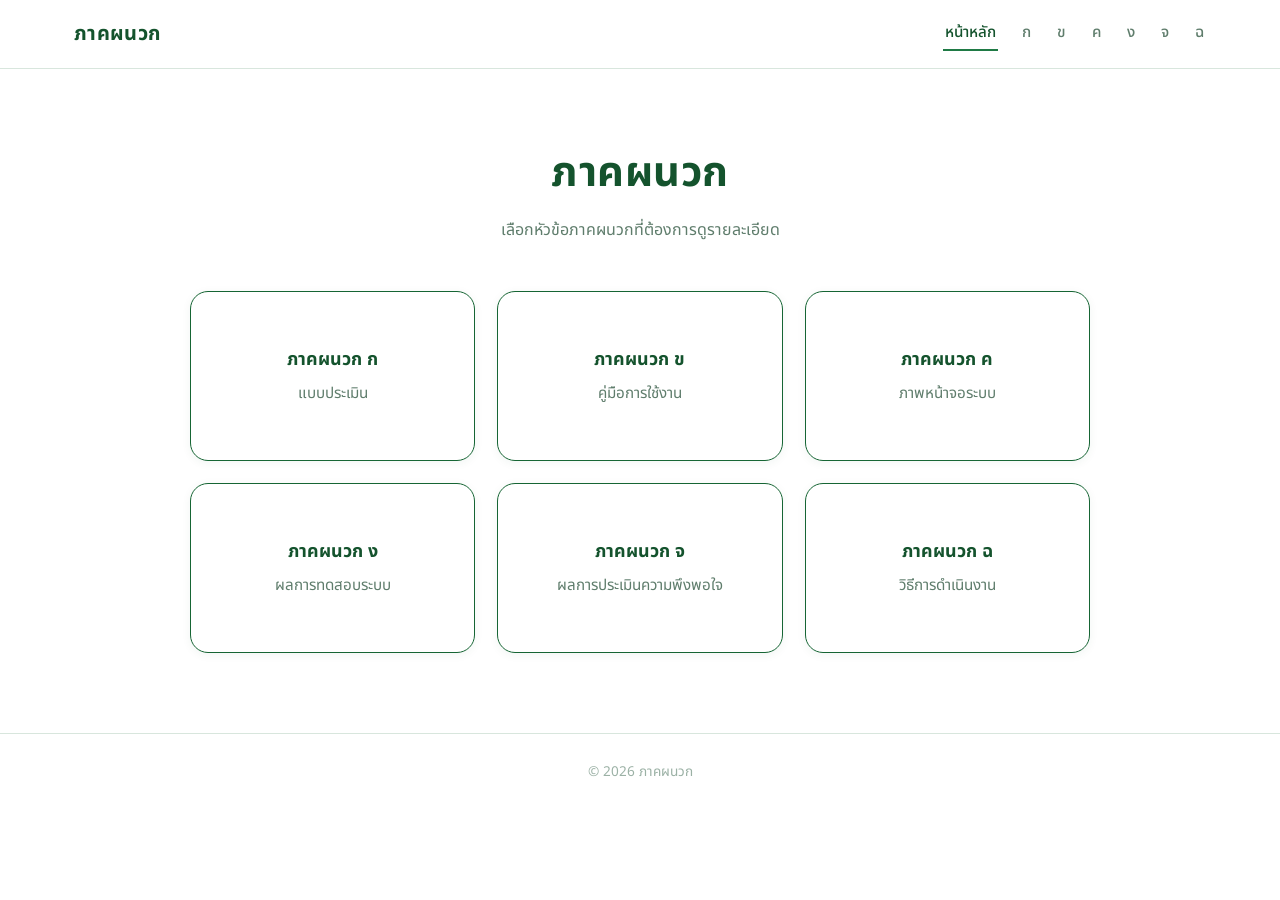
==== index.html @ 192cf29a "เพิ่มเว็บภาคผนวกโครงงาน FixMyRoom - หน้าแรกรวมภาคผนวก 6 หัวข้อ (ก-ฉ) - ภาคผนวก ก: แบบประเมินทีละข้อ " ====
<!DOCTYPE html>
<html lang="th">
<head>
  <meta charset="UTF-8" />
  <meta name="viewport" content="width=device-width, initial-scale=1.0" />
  <title>ภาคผนวก</title>
  <link rel="preconnect" href="https://fonts.googleapis.com" />
  <link rel="preconnect" href="https://fonts.gstatic.com" crossorigin />
  <link href="https://fonts.googleapis.com/css2?family=Noto+Sans+Thai:wght@400;500;600;700&display=swap" rel="stylesheet" />
  <link rel="stylesheet" href="css/style.css?v=9" />
</head>
<body>

  <!-- ===== Navbar ===== -->
  <header class="navbar">
    <div class="container nav-inner">
      <a href="index.html" class="brand">ภาคผนวก</a>

      <button class="nav-toggle" id="navToggle" aria-label="เปิดเมนู" aria-expanded="false">
        <span></span><span></span><span></span>
      </button>

      <nav class="nav-links" id="navLinks">
        <a href="index.html" class="active">หน้าหลัก</a>
        <a href="appendix-ka.html">ก</a>
        <a href="appendix-kho.html">ข</a>
        <a href="appendix-kho2.html">ค</a>
        <a href="#appendix-ngo">ง</a>
        <a href="appendix-cho.html">จ</a>
        <a href="appendix-cho2.html">ฉ</a>
      </nav>
    </div>
  </header>

  <!-- ===== Main ===== -->
  <main>
    <section class="hero">
      <div class="container">
        <h1 class="page-title">ภาคผนวก</h1>
        <p class="page-subtitle">เลือกหัวข้อภาคผนวกที่ต้องการดูรายละเอียด</p>
      </div>
    </section>

    <section class="section">
      <div class="container">
        <div class="card-grid" id="cardGrid">

          <a class="card" href="appendix-ka.html" id="appendix-ka">
            <span class="card-title">ภาคผนวก ก</span>
            <span class="card-desc">แบบประเมิน</span>
          </a>

          <a class="card" href="appendix-kho.html" id="appendix-kho">
            <span class="card-title">ภาคผนวก ข</span>
            <span class="card-desc">คู่มือการใช้งาน</span>
          </a>

          <a class="card" href="appendix-kho2.html" id="appendix-kho2">
            <span class="card-title">ภาคผนวก ค</span>
            <span class="card-desc">ภาพหน้าจอระบบ</span>
          </a>

          <a class="card" href="#appendix-ngo" id="appendix-ngo">
            <span class="card-title">ภาคผนวก ง</span>
            <span class="card-desc">ผลการทดสอบระบบ</span>
          </a>

          <a class="card" href="appendix-cho.html" id="appendix-cho">
            <span class="card-title">ภาคผนวก จ</span>
            <span class="card-desc">ผลการประเมินความพึงพอใจ</span>
          </a>

          <a class="card" href="appendix-cho2.html" id="appendix-cho2">
            <span class="card-title">ภาคผนวก ฉ</span>
            <span class="card-desc">วิธีการดำเนินงาน</span>
          </a>

        </div>
      </div>
    </section>
  </main>

  <!-- ===== Footer ===== -->
  <footer class="footer">
    <div class="container">
      <p class="copyright">© 2026 ภาคผนวก</p>
    </div>
  </footer>

  <script src="js/script.js?v=9"></script>
</body>
</html>
---- css/style.css ----
/* ===============================
   ภาคผนวก - Stylesheet
   =============================== */

:root {
  --green-900: #0b3d24;
  --green-700: #14532d;
  --green-600: #166534;
  --green-500: #1f7a45;
  --green-100: #e6f2ea;
  --ink: #14532d;
  --muted: #5f7d6c;
  --bg: #ffffff;
  --line: #d8e6dd;
  --radius: 18px;
  --shadow: 0 2px 10px rgba(20, 83, 45, .06);
  --shadow-hover: 0 10px 24px rgba(20, 83, 45, .14);
}

* { margin: 0; padding: 0; box-sizing: border-box; }

html { scroll-behavior: smooth; }

body {
  font-family: "Noto Sans Thai", "Sarabun", "Segoe UI", sans-serif;
  background: var(--bg);
  color: var(--ink);
  line-height: 1.6;
  -webkit-font-smoothing: antialiased;
}

.container {
  width: 100%;
  max-width: 1180px;
  margin: 0 auto;
  padding: 0 24px;
}

/* ===== Navbar ===== */
.navbar {
  position: sticky;
  top: 0;
  z-index: 50;
  background: rgba(255, 255, 255, .92);
  backdrop-filter: blur(8px);
  border-bottom: 1px solid var(--line);
}

.nav-inner {
  height: 68px;
  display: flex;
  align-items: center;
  justify-content: space-between;
  gap: 16px;
}

.brand {
  font-size: 1.25rem;
  font-weight: 700;
  color: var(--green-700);
  text-decoration: none;
  letter-spacing: .3px;
}

.nav-links {
  display: flex;
  align-items: center;
  gap: 22px;
}

.nav-links a {
  color: var(--muted);
  text-decoration: none;
  font-size: .95rem;
  font-weight: 500;
  padding: 4px 2px;
  border-bottom: 2px solid transparent;
  transition: color .2s ease, border-color .2s ease;
}

.nav-links a:hover,
.nav-links a.active {
  color: var(--green-700);
  border-bottom-color: var(--green-500);
}

/* ปุ่มเมนูมือถือ */
.nav-toggle {
  display: none;
  flex-direction: column;
  justify-content: center;
  gap: 5px;
  width: 42px;
  height: 42px;
  background: none;
  border: 1px solid var(--line);
  border-radius: 10px;
  cursor: pointer;
}

.nav-toggle span {
  display: block;
  width: 20px;
  height: 2px;
  margin: 0 auto;
  background: var(--green-700);
  border-radius: 2px;
  transition: transform .25s ease, opacity .25s ease;
}

.nav-toggle.open span:nth-child(1) { transform: translateY(7px) rotate(45deg); }
.nav-toggle.open span:nth-child(2) { opacity: 0; }
.nav-toggle.open span:nth-child(3) { transform: translateY(-7px) rotate(-45deg); }

/* ===== Hero ===== */
.hero {
  padding: 72px 0 8px;
  text-align: center;
}

.page-title {
  font-size: 2.6rem;
  font-weight: 700;
  color: var(--green-800, var(--green-700));
  letter-spacing: .5px;
}

.page-subtitle {
  margin-top: 10px;
  color: var(--muted);
  font-size: 1rem;
}

/* ===== Section ===== */
.section { padding: 40px 0 80px; }

/* ===== Card grid ===== */
.card-grid {
  display: grid;
  grid-template-columns: repeat(3, 1fr);
  gap: 22px;
  max-width: 900px;
  margin: 0 auto;
}

.card {
  display: flex;
  flex-direction: column;
  align-items: center;
  justify-content: center;
  gap: 8px;
  min-height: 170px;
  padding: 26px 20px;
  text-align: center;
  text-decoration: none;
  color: inherit;
  background: #fff;
  border: 1.5px solid var(--green-600);
  border-radius: var(--radius);
  box-shadow: var(--shadow);
  transition: transform .22s ease, box-shadow .22s ease, background .22s ease;
}

.card:hover {
  transform: translateY(-5px);
  box-shadow: var(--shadow-hover);
  background: #fbfefc;
}

.card:focus-visible {
  outline: 3px solid var(--green-500);
  outline-offset: 3px;
}

.card-title {
  font-size: 1.12rem;
  font-weight: 700;
  color: var(--green-700);
}

.card-desc {
  font-size: .95rem;
  color: var(--muted);
}

/* ===== Footer ===== */
.footer {
  border-top: 1px solid var(--line);
  padding: 28px 0;
  text-align: center;
}

.copyright {
  color: #9bb1a5;
  font-size: .85rem;
}

/* ===== Responsive ===== */
@media (max-width: 860px) {
  .nav-toggle { display: flex; }

  .nav-links {
    position: absolute;
    top: 68px;
    left: 0;
    right: 0;
    flex-direction: column;
    align-items: flex-start;
    gap: 0;
    padding: 8px 24px 16px;
    background: #fff;
    border-bottom: 1px solid var(--line);
    display: none;
  }

  .nav-links.show { display: flex; }

  .nav-links a {
    width: 100%;
    padding: 12px 0;
    border-bottom: 1px solid var(--line);
  }

  .nav-links a:last-child { border-bottom: none; }

  .page-title { font-size: 2rem; }
  .hero { padding: 48px 0 4px; }
  .card-grid { grid-template-columns: repeat(2, 1fr); }
}

@media (max-width: 520px) {
  .card-grid { grid-template-columns: 1fr; }
}

/* ===============================
   ภาคผนวก ก - แบบประเมินทีละข้อ
   =============================== */

.is-hidden { display: none !important; }

.quiz-main { padding: 48px 0 72px; }

.quiz-container { max-width: 760px; }

.quiz-card {
  background: #fff;
  border: 1.5px solid var(--green-600);
  border-radius: 22px;
  box-shadow: var(--shadow);
  padding: 40px 36px;
  text-align: center;
}

.quiz-badge {
  display: inline-block;
  padding: 5px 14px;
  margin-bottom: 14px;
  font-size: .85rem;
  font-weight: 600;
  color: var(--green-700);
  background: var(--green-100);
  border-radius: 999px;
}

.quiz-heading {
  font-size: 1.85rem;
  font-weight: 700;
  color: var(--green-700);
}

.quiz-lead {
  margin-top: 12px;
  color: var(--muted);
  font-size: 1rem;
}

/* ---- คำอธิบายระดับคะแนน ---- */
.scale-legend {
  display: flex;
  flex-wrap: wrap;
  justify-content: center;
  gap: 10px 18px;
  list-style: none;
  margin: 26px 0 6px;
}

.scale-legend li {
  display: flex;
  align-items: center;
  gap: 8px;
  font-size: .9rem;
  color: var(--muted);
}

.scale-num {
  display: grid;
  place-items: center;
  width: 26px;
  height: 26px;
  font-size: .82rem;
  font-weight: 700;
  color: var(--green-700);
  background: var(--green-100);
  border-radius: 50%;
}

/* ---- แถบความคืบหน้า ---- */
.progress-head {
  display: flex;
  justify-content: space-between;
  align-items: baseline;
  font-size: .88rem;
  color: var(--muted);
  margin-bottom: 8px;
}

.progress-label { font-weight: 600; color: var(--green-700); }

.progress-track {
  height: 8px;
  background: var(--green-100);
  border-radius: 999px;
  overflow: hidden;
  margin-bottom: 28px;
}

.progress-bar {
  height: 100%;
  width: 0;
  background: var(--green-500);
  border-radius: 999px;
  transition: width .3s ease;
}

/* ---- คำถาม ---- */
.quiz-section-tag {
  display: inline-block;
  padding: 4px 13px;
  font-size: .82rem;
  font-weight: 600;
  color: var(--green-600);
  background: var(--green-100);
  border-radius: 999px;
}

.question-text {
  margin: 16px 0 30px;
  font-size: 1.42rem;
  font-weight: 600;
  line-height: 1.5;
  color: var(--green-700);
}

/* ---- ตัวเลือก ---- */
.options {
  display: flex;
  flex-direction: column;
  gap: 12px;
  text-align: left;
}

.option {
  display: flex;
  align-items: center;
  gap: 14px;
  width: 100%;
  padding: 14px 18px;
  font-family: inherit;
  font-size: 1rem;
  color: var(--ink);
  background: #fff;
  border: 1.5px solid var(--line);
  border-radius: 14px;
  cursor: pointer;
  transition: border-color .18s ease, background .18s ease, transform .18s ease;
}

.option:hover {
  border-color: var(--green-500);
  background: #f7fdf9;
  transform: translateX(3px);
}

.option.is-active {
  border-color: var(--green-600);
  background: var(--green-100);
  font-weight: 600;
}

.option-num {
  display: grid;
  place-items: center;
  flex: none;
  width: 34px;
  height: 34px;
  font-weight: 700;
  color: var(--green-700);
  background: var(--green-100);
  border-radius: 50%;
}

.option.is-active .option-num {
  color: #fff;
  background: var(--green-600);
}

/* ---- ช่องข้อเสนอแนะ ---- */
.suggest-input {
  width: 100%;
  padding: 14px 16px;
  font-family: inherit;
  font-size: 1rem;
  color: var(--ink);
  line-height: 1.6;
  background: #fff;
  border: 1.5px solid var(--line);
  border-radius: 14px;
  resize: vertical;
}

.suggest-input:focus {
  outline: none;
  border-color: var(--green-500);
}

/* ---- ปุ่ม ---- */
.quiz-actions {
  display: flex;
  flex-wrap: wrap;
  justify-content: center;
  gap: 12px;
  margin-top: 30px;
}

.quiz-actions-split { justify-content: space-between; }

.btn {
  display: inline-flex;
  align-items: center;
  justify-content: center;
  min-width: 140px;
  padding: 12px 26px;
  font-family: inherit;
  font-size: 1rem;
  font-weight: 600;
  text-decoration: none;
  border-radius: 999px;
  border: 1.5px solid var(--green-600);
  cursor: pointer;
  transition: background .2s ease, color .2s ease, opacity .2s ease;
}

.btn-primary {
  color: #fff;
  background: var(--green-600);
}

.btn-primary:hover { background: var(--green-700); }

.btn-ghost {
  color: var(--green-700);
  background: #fff;
}

.btn-ghost:hover { background: var(--green-100); }

.btn:disabled {
  opacity: .4;
  cursor: not-allowed;
}

.quiz-hint {
  margin-top: 18px;
  font-size: .82rem;
  color: #9bb1a5;
}

/* ---- หน้าขอบคุณ ---- */
.done-check {
  display: grid;
  place-items: center;
  width: 72px;
  height: 72px;
  margin: 0 auto 18px;
  font-size: 2.2rem;
  color: #fff;
  background: var(--green-600);
  border-radius: 50%;
}

.score-box {
  display: flex;
  flex-direction: column;
  align-items: center;
  gap: 2px;
  margin: 26px auto 6px;
  padding: 22px;
  max-width: 260px;
  background: var(--green-100);
  border-radius: 18px;
}

.score-label { font-size: .88rem; color: var(--muted); }

.score-value {
  font-size: 2.4rem;
  font-weight: 700;
  color: var(--green-700);
  line-height: 1.2;
}

.score-level { font-size: .95rem; font-weight: 600; color: var(--green-600); }

/* ---- สรุปคำตอบ ---- */
.summary {
  margin-top: 26px;
  text-align: left;
  border: 1px solid var(--line);
  border-radius: 14px;
  overflow: hidden;
}

.summary-row {
  display: flex;
  align-items: center;
  justify-content: space-between;
  gap: 16px;
  padding: 11px 16px;
  font-size: .92rem;
  border-bottom: 1px solid var(--line);
}

.summary-row:last-child { border-bottom: none; }

.summary-q { color: var(--ink); }

.summary-a {
  flex: none;
  display: grid;
  place-items: center;
  width: 30px;
  height: 30px;
  font-weight: 700;
  color: var(--green-700);
  background: var(--green-100);
  border-radius: 50%;
}

.summary-note {
  padding: 14px 16px;
  border-top: 1px solid var(--line);
  background: #fafdfb;
}

.summary-note-title {
  display: block;
  margin-bottom: 4px;
  font-size: .85rem;
  font-weight: 600;
  color: var(--green-700);
}

.summary-note p {
  font-size: .92rem;
  color: var(--muted);
  white-space: pre-wrap;
}

@media (max-width: 600px) {
  .quiz-card { padding: 28px 20px; }
  .quiz-heading { font-size: 1.5rem; }
  .question-text { font-size: 1.18rem; }
  .btn { min-width: 120px; padding: 11px 20px; }
}

/* ---- ตัวเลือกแบบข้อความ (ตอนที่ 1) ---- */
.option-dot {
  flex: none;
  width: 20px;
  height: 20px;
  border: 2px solid var(--green-600);
  border-radius: 50%;
  transition: box-shadow .18s ease, background .18s ease;
}

.option-plain.is-active .option-dot {
  background: var(--green-600);
  box-shadow: inset 0 0 0 3px #fff;
}

/* ---- สถานะการส่งเข้า Google Form ---- */
.send-status {
  margin-top: 12px;
  font-size: 1rem;
  font-weight: 600;
}

.send-status.is-sending { color: var(--muted); }
.send-status.is-ok      { color: var(--green-600); }
.send-status.is-warn    { color: #b57a00; }

.send-note {
  margin-top: 4px;
  font-size: .88rem;
  color: var(--muted);
}

/* ---- iframe ปลายทางของฟอร์ม (ซ่อน) ---- */
.gform-frame {
  position: absolute;
  width: 0;
  height: 0;
  border: 0;
  visibility: hidden;
}

/* ===============================
   ภาคผนวก จ - หน้ารายงานผลการประเมิน
   =============================== */

.report-main { padding: 40px 0 72px; }
.report-container { max-width: 940px; }

.report-head { text-align: center; margin-bottom: 28px; }

.report-title {
  margin-top: 10px;
  font-size: 2.1rem;
  font-weight: 700;
  color: var(--green-700);
}

.report-sub {
  margin: 10px auto 0;
  max-width: 640px;
  font-size: .95rem;
  color: var(--muted);
}

/* ---- การ์ดสรุปตัวเลข ---- */
.stat-row {
  display: grid;
  grid-template-columns: repeat(3, 1fr);
  gap: 16px;
  margin-bottom: 34px;
}

.stat-card {
  display: flex;
  flex-direction: column;
  align-items: center;
  gap: 2px;
  padding: 22px 16px;
  background: #fff;
  border: 1.5px solid var(--line);
  border-radius: 18px;
  box-shadow: var(--shadow);
}

.stat-card.is-primary {
  border-color: var(--green-600);
  background: var(--green-100);
}

.stat-label { font-size: .86rem; color: var(--muted); }

.stat-value {
  font-size: 2.1rem;
  font-weight: 700;
  line-height: 1.25;
  color: var(--green-700);
}

.stat-value.stat-text { font-size: 1.5rem; }

.stat-unit { font-size: .8rem; color: var(--muted); }

/* ---- บล็อกเนื้อหา ---- */
.report-block {
  margin-bottom: 34px;
  padding: 26px 24px;
  background: #fff;
  border: 1.5px solid var(--line);
  border-radius: 18px;
  box-shadow: var(--shadow);
}

.block-title {
  margin-bottom: 16px;
  font-size: 1.12rem;
  font-weight: 700;
  color: var(--green-700);
}

/* ---- ตาราง ---- */
.table-scroll { overflow-x: auto; }

.data-table {
  width: 100%;
  border-collapse: collapse;
  font-size: .93rem;
  min-width: 620px;
}

.criteria-table { min-width: 320px; }

.data-table th,
.data-table td {
  padding: 10px 12px;
  text-align: left;
  border-bottom: 1px solid var(--line);
  vertical-align: middle;
}

.data-table thead th {
  font-weight: 600;
  color: var(--green-700);
  background: var(--green-100);
  border-bottom: none;
  white-space: nowrap;
}

.data-table thead th:first-child { border-radius: 10px 0 0 10px; }
.data-table thead th:last-child  { border-radius: 0 10px 10px 0; }

.data-table .num { text-align: center; white-space: nowrap; }

.row-section td {
  padding-top: 16px;
  font-weight: 700;
  color: var(--green-600);
  background: #fafdfb;
}

.row-subtotal td {
  font-weight: 600;
  background: #f5faf7;
}

.row-total td {
  font-weight: 700;
  color: var(--green-700);
  background: var(--green-100);
  border-bottom: none;
}

/* ---- แถบสัดส่วนคะแนน ---- */
.bar-cell { width: 120px; }

.bar {
  display: block;
  width: 110px;
  height: 8px;
  background: #e8f1ec;
  border-radius: 999px;
  overflow: hidden;
}

.bar-fill {
  display: block;
  height: 100%;
  background: var(--green-500);
  border-radius: 999px;
}

/* ---- ข้อเสนอแนะ ---- */
.notes-empty {
  font-size: .93rem;
  color: var(--muted);
}

.notes-list {
  margin-top: 12px;
  list-style: none;
}

.notes-list li {
  display: flex;
  align-items: center;
  justify-content: space-between;
  gap: 14px;
  padding: 10px 14px;
  margin-bottom: 8px;
  background: #fafdfb;
  border: 1px solid var(--line);
  border-radius: 12px;
  font-size: .93rem;
}

.note-count {
  flex: none;
  font-size: .82rem;
  font-weight: 600;
  color: var(--green-700);
}

@media (max-width: 700px) {
  .stat-row { grid-template-columns: 1fr; }
  .report-title { font-size: 1.6rem; }
  .report-block { padding: 20px 14px; }
}

/* ===============================
   ภาคผนวก ฉ - ภาพต่อเนื่องแบบไม่มีกรอบ
   =============================== */

.gallery {
  display: flex;
  flex-direction: column;
  gap: 18px;
  max-width: 820px;
  margin: 0 auto 34px;
}

.gal-img {
  display: block;
  width: 100%;
  height: auto;
  cursor: zoom-in;
}

/* ภาพหน้าจอแนวนอน (ภาคผนวก ค) ใช้พื้นที่กว้างขึ้น */
.gallery-wide { max-width: 980px; }

.gal-video {
  display: block;
  width: 100%;
  height: auto;
  background: #000;
}

/* ---- กล่องดูภาพขนาดเต็ม ---- */
body.lb-open { overflow: hidden; }

.lightbox {
  position: fixed;
  inset: 0;
  z-index: 100;
  display: flex;
  align-items: center;
  justify-content: center;
  padding: 24px 64px;
  background: rgba(8, 26, 17, .92);
  backdrop-filter: blur(3px);
}

.lightbox[hidden] { display: none; }

.lb-img {
  max-width: 100%;
  max-height: calc(100vh - 96px);
  object-fit: contain;
  border-radius: 10px;
  box-shadow: 0 18px 48px rgba(0, 0, 0, .45);
  cursor: zoom-out;
}

.lb-caption {
  position: absolute;
  bottom: 16px;
  left: 50%;
  transform: translateX(-50%);
  max-width: 90%;
  text-align: center;
  font-size: .88rem;
  color: #dff0e6;
}

.lb-close,
.lb-nav {
  position: absolute;
  display: grid;
  place-items: center;
  color: #fff;
  background: rgba(255, 255, 255, .12);
  border: none;
  border-radius: 50%;
  cursor: pointer;
  transition: background .18s ease;
}

.lb-close:hover,
.lb-nav:hover { background: rgba(255, 255, 255, .28); }

.lb-close {
  top: 18px;
  right: 20px;
  width: 42px;
  height: 42px;
  font-size: 1.7rem;
  line-height: 1;
}

.lb-nav {
  top: 50%;
  transform: translateY(-50%);
  width: 46px;
  height: 46px;
  font-size: 2rem;
  line-height: 1;
}

.lb-prev { left: 14px; }
.lb-next { right: 14px; }

@media (max-width: 900px) {
  .gallery { grid-template-columns: repeat(2, 1fr); }
}

@media (max-width: 560px) {
  .gallery { grid-template-columns: 1fr; }
  .lightbox { padding: 16px 12px 56px; }
  .lb-nav { width: 38px; height: 38px; font-size: 1.6rem; }
  .lb-prev { left: 6px; }
  .lb-next { right: 6px; }
}

/* ---- แหล่งข้อมูลต้นฉบับ (ภาคผนวก จ) ---- */
.source-note {
  margin-bottom: 16px;
  font-size: .92rem;
  color: var(--muted);
}

.source-grid {
  display: grid;
  grid-template-columns: repeat(2, 1fr);
  gap: 14px;
}

.source-card {
  display: flex;
  align-items: flex-start;
  gap: 14px;
  padding: 16px 18px;
  text-decoration: none;
  color: inherit;
  background: #fafdfb;
  border: 1.5px solid var(--line);
  border-radius: 14px;
  transition: border-color .2s ease, transform .2s ease, box-shadow .2s ease;
}

.source-card:hover {
  border-color: var(--green-600);
  transform: translateY(-3px);
  box-shadow: var(--shadow-hover);
}

.source-icon {
  flex: none;
  display: grid;
  place-items: center;
  width: 42px;
  height: 42px;
  font-size: 1.25rem;
  background: var(--green-100);
  border-radius: 12px;
}

.source-body { display: flex; flex-direction: column; gap: 2px; min-width: 0; }

.source-body strong {
  font-size: .98rem;
  color: var(--green-700);
}

.source-desc { font-size: .88rem; color: var(--muted); }

.source-tag {
  margin-top: 4px;
  font-size: .78rem;
  font-weight: 600;
  color: var(--green-600);
}

@media (max-width: 700px) {
  .source-grid { grid-template-columns: 1fr; }
}
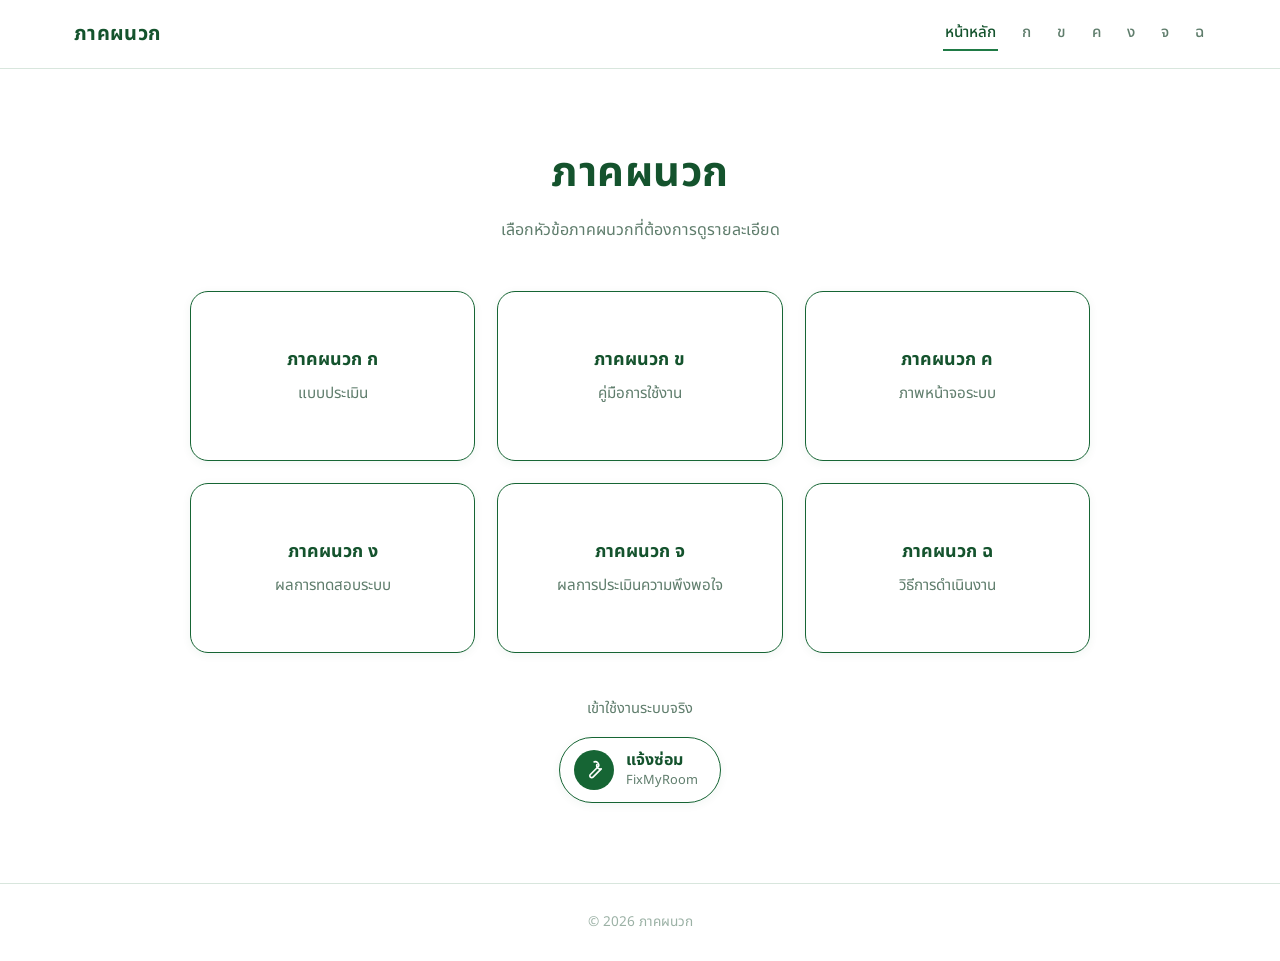
==== commit ecee4b6e: "L" ====
--- a/index.html
+++ b/index.html
@@ -7,7 +7,7 @@
   <link rel="preconnect" href="https://fonts.googleapis.com" />
   <link rel="preconnect" href="https://fonts.gstatic.com" crossorigin />
   <link href="https://fonts.googleapis.com/css2?family=Noto+Sans+Thai:wght@400;500;600;700&display=swap" rel="stylesheet" />
-  <link rel="stylesheet" href="css/style.css?v=9" />
+  <link rel="stylesheet" href="css/style.css?v=12" />
 </head>
 <body>
 
@@ -25,7 +25,7 @@
         <a href="appendix-ka.html">ก</a>
         <a href="appendix-kho.html">ข</a>
         <a href="appendix-kho2.html">ค</a>
-        <a href="#appendix-ngo">ง</a>
+        <a href="appendix-ngo.html">ง</a>
         <a href="appendix-cho.html">จ</a>
         <a href="appendix-cho2.html">ฉ</a>
       </nav>
@@ -60,7 +60,7 @@
             <span class="card-desc">ภาพหน้าจอระบบ</span>
           </a>
 
-          <a class="card" href="#appendix-ngo" id="appendix-ngo">
+          <a class="card" href="appendix-ngo.html" id="appendix-ngo">
             <span class="card-title">ภาคผนวก ง</span>
             <span class="card-desc">ผลการทดสอบระบบ</span>
           </a>
@@ -76,6 +76,28 @@
           </a>
 
         </div>
+
+        <!-- ลิงก์ไปยังระบบจริง -->
+        <div class="link-section">
+          <p class="link-section-title">เข้าใช้งานระบบจริง</p>
+
+          <div class="link-row">
+            <a class="link-icon" target="_blank" rel="noopener"
+               href="https://fix-my-room-lake.vercel.app/report.html">
+              <span class="link-icon-badge" aria-hidden="true">
+                <svg viewBox="0 0 24 24" fill="none" stroke="currentColor" stroke-width="1.9"
+                     stroke-linecap="round" stroke-linejoin="round">
+                  <path d="M14.7 6.3a4 4 0 0 0 5 5l-9.4 9.4a2.1 2.1 0 0 1-3-3l9.4-9.4a4 4 0 0 0-5-5" />
+                </svg>
+              </span>
+              <span class="link-icon-text">
+                <span class="link-icon-label">แจ้งซ่อม</span>
+                <span class="link-icon-sub">FixMyRoom</span>
+              </span>
+            </a>
+          </div>
+        </div>
+
       </div>
     </section>
   </main>
@@ -87,6 +109,6 @@
     </div>
   </footer>
 
-  <script src="js/script.js?v=9"></script>
+  <script src="js/script.js?v=12"></script>
 </body>
 </html>
--- a/css/style.css
+++ b/css/style.css
@@ -977,3 +977,78 @@
 @media (max-width: 700px) {
   .source-grid { grid-template-columns: 1fr; }
 }
+
+/* ===============================
+   หน้าแรก - ลิงก์ไปยังระบบจริง
+   =============================== */
+
+.link-section {
+  margin-top: 44px;
+  text-align: center;
+}
+
+.link-section-title {
+  margin-bottom: 16px;
+  font-size: .92rem;
+  color: var(--muted);
+}
+
+.link-row {
+  display: flex;
+  flex-wrap: wrap;
+  justify-content: center;
+  gap: 14px;
+}
+
+.link-icon {
+  display: inline-flex;
+  align-items: center;
+  gap: 12px;
+  padding: 12px 22px 12px 14px;
+  text-decoration: none;
+  color: inherit;
+  background: #fff;
+  border: 1.5px solid var(--green-600);
+  border-radius: 999px;
+  box-shadow: var(--shadow);
+  transition: transform .2s ease, box-shadow .2s ease, background .2s ease;
+}
+
+.link-icon:hover {
+  transform: translateY(-3px);
+  background: #fbfefc;
+  box-shadow: var(--shadow-hover);
+}
+
+.link-icon-badge {
+  display: grid;
+  place-items: center;
+  width: 40px;
+  height: 40px;
+  color: #fff;
+  background: var(--green-600);
+  border-radius: 50%;
+}
+
+.link-icon-badge svg {
+  width: 21px;
+  height: 21px;
+}
+
+.link-icon-text {
+  display: flex;
+  flex-direction: column;
+  align-items: flex-start;
+  line-height: 1.35;
+}
+
+.link-icon-label {
+  font-size: 1rem;
+  font-weight: 700;
+  color: var(--green-700);
+}
+
+.link-icon-sub {
+  font-size: .8rem;
+  color: var(--muted);
+}
